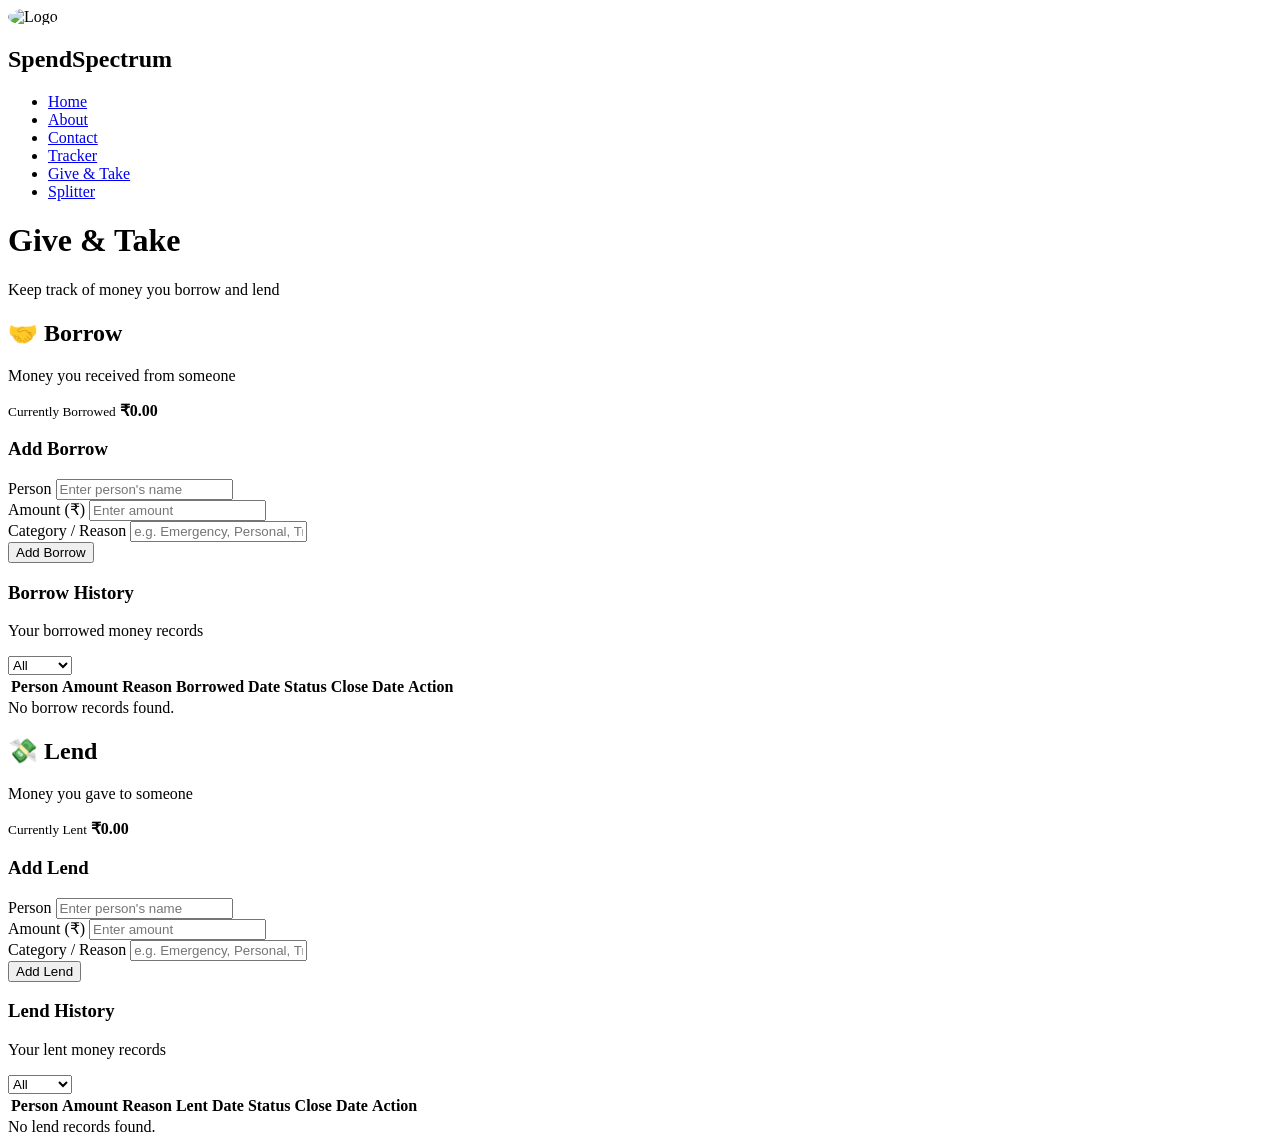
==== give-take.html @ 6006ddc4 "Create give-take.html add new html page" ====
<!DOCTYPE html>
<html lang="en">

<head>
    <meta charset="UTF-8">
    <meta name="viewport" content="width=device-width, initial-scale=1.0">

    <link rel="icon" href="assets/logo.png">

    <link rel="stylesheet" href="styles/give-take.css">

    <title>SpendSpectrum - Give & Take</title>
</head>

<body>

    <!-- Navigation -->
    <nav>

        <div class="logo-container">
            <img src="assets/logo.png"
                 alt="Logo"
                 style="width: 40px; height: 40px; border-radius: 50%; object-fit: cover;">

            <h1>SpendSpectrum</h1>
        </div>

        <div class="menu-toggle" onclick="toggleMenu()">
            <span></span>
            <span></span>
            <span></span>
        </div>

        <ul class="nav-links">

            <li>
                <a href="index.html">Home</a>
            </li>

            <li>
                <a href="about.html">About</a>
            </li>

            <li>
                <a href="contact.html">Contact</a>
            </li>

            <li>
                <a href="tracker.html">Tracker</a>
            </li>

            <li>
                <a href="give-take.html" class="active">
                    Give & Take
                </a>
            </li>

            <li>
                <a href="splitter.html">Splitter</a>
            </li>

        </ul>

    </nav>


    <!-- Page Heading -->

    <h1 class="page-title">
        Give <span>&</span> Take
    </h1>

    <p class="page-subtitle">
        Keep track of money you borrow and lend
    </p>


    <div class="give-take-container">


        <!-- ========================= -->
        <!-- BORROW SECTION -->
        <!-- ========================= -->

        <section class="money-section">

            <div class="section-heading borrow-heading">

                <div>
                    <h2>🤝 Borrow</h2>

                    <p>
                        Money you received from someone
                    </p>
                </div>

                <div class="total-card">

                    <small>Currently Borrowed</small>

                    <strong id="borrowTotal">
                        ₹0.00
                    </strong>

                </div>

            </div>


            <!-- Borrow Form -->

            <div class="form-card">

                <h3>Add Borrow</h3>

                <div class="form-group">

                    <label for="borrowPerson">
                        Person
                    </label>

                    <input
                        type="text"
                        id="borrowPerson"
                        placeholder="Enter person's name"
                    >

                </div>


                <div class="form-group">

                    <label for="borrowAmount">
                        Amount (₹)
                    </label>

                    <input
                        type="number"
                        id="borrowAmount"
                        placeholder="Enter amount"
                        min="0"
                        step="0.01"
                    >

                </div>


                <div class="form-group">

                    <label for="borrowCategory">
                        Category / Reason
                    </label>

                    <input
                        type="text"
                        id="borrowCategory"
                        placeholder="e.g. Emergency, Personal, Travel"
                    >

                </div>


                <button
                    class="primary-button borrow-button"
                    onclick="addBorrow()">

                    Add Borrow

                </button>

            </div>


            <!-- Borrow History -->

            <div class="history-card">

                <div class="history-header">

                    <div>
                        <h3>Borrow History</h3>

                        <p>
                            Your borrowed money records
                        </p>
                    </div>

                    <select
                        id="borrowFilter"
                        onchange="renderBorrowRecords()">

                        <option value="all">
                            All
                        </option>

                        <option value="open">
                            Open
                        </option>

                        <option value="closed">
                            Closed
                        </option>

                    </select>

                </div>


                <div class="table-wrapper">

                    <table>

                        <thead>

                            <tr>

                                <th>Person</th>

                                <th>Amount</th>

                                <th>Reason</th>

                                <th>Borrowed Date</th>

                                <th>Status</th>

                                <th>Close Date</th>

                                <th>Action</th>

                            </tr>

                        </thead>

                        <tbody id="borrowList"></tbody>

                    </table>

                </div>

                <div
                    id="borrowEmpty"
                    class="empty-message">

                    No borrow records found.

                </div>

            </div>

        </section>



        <!-- ========================= -->
        <!-- LEND SECTION -->
        <!-- ========================= -->

        <section class="money-section">

            <div class="section-heading lend-heading">

                <div>

                    <h2>💸 Lend</h2>

                    <p>
                        Money you gave to someone
                    </p>

                </div>


                <div class="total-card">

                    <small>Currently Lent</small>

                    <strong id="lendTotal">
                        ₹0.00
                    </strong>

                </div>

            </div>


            <!-- Lend Form -->

            <div class="form-card">

                <h3>Add Lend</h3>


                <div class="form-group">

                    <label for="lendPerson">
                        Person
                    </label>

                    <input
                        type="text"
                        id="lendPerson"
                        placeholder="Enter person's name"
                    >

                </div>


                <div class="form-group">

                    <label for="lendAmount">
                        Amount (₹)
                    </label>

                    <input
                        type="number"
                        id="lendAmount"
                        placeholder="Enter amount"
                        min="0"
                        step="0.01"
                    >

                </div>


                <div class="form-group">

                    <label for="lendCategory">
                        Category / Reason
                    </label>

                    <input
                        type="text"
                        id="lendCategory"
                        placeholder="e.g. Emergency, Personal, Travel"
                    >

                </div>


                <button
                    class="primary-button lend-button"
                    onclick="addLend()">

                    Add Lend

                </button>

            </div>


            <!-- Lend History -->

            <div class="history-card">

                <div class="history-header">

                    <div>

                        <h3>Lend History</h3>

                        <p>
                            Your lent money records
                        </p>

                    </div>


                    <select
                        id="lendFilter"
                        onchange="renderLendRecords()">

                        <option value="all">
                            All
                        </option>

                        <option value="open">
                            Open
                        </option>

                        <option value="closed">
                            Closed
                        </option>

                    </select>

                </div>


                <div class="table-wrapper">

                    <table>

                        <thead>

                            <tr>

                                <th>Person</th>

                                <th>Amount</th>

                                <th>Reason</th>

                                <th>Lent Date</th>

                                <th>Status</th>

                                <th>Close Date</th>

                                <th>Action</th>

                            </tr>

                        </thead>

                        <tbody id="lendList"></tbody>

                    </table>

                </div>


                <div
                    id="lendEmpty"
                    class="empty-message">

                    No lend records found.

                </div>

            </div>

        </section>

    </div>


    <script src="scripts/give-take.js"></script>

</body>

</html>
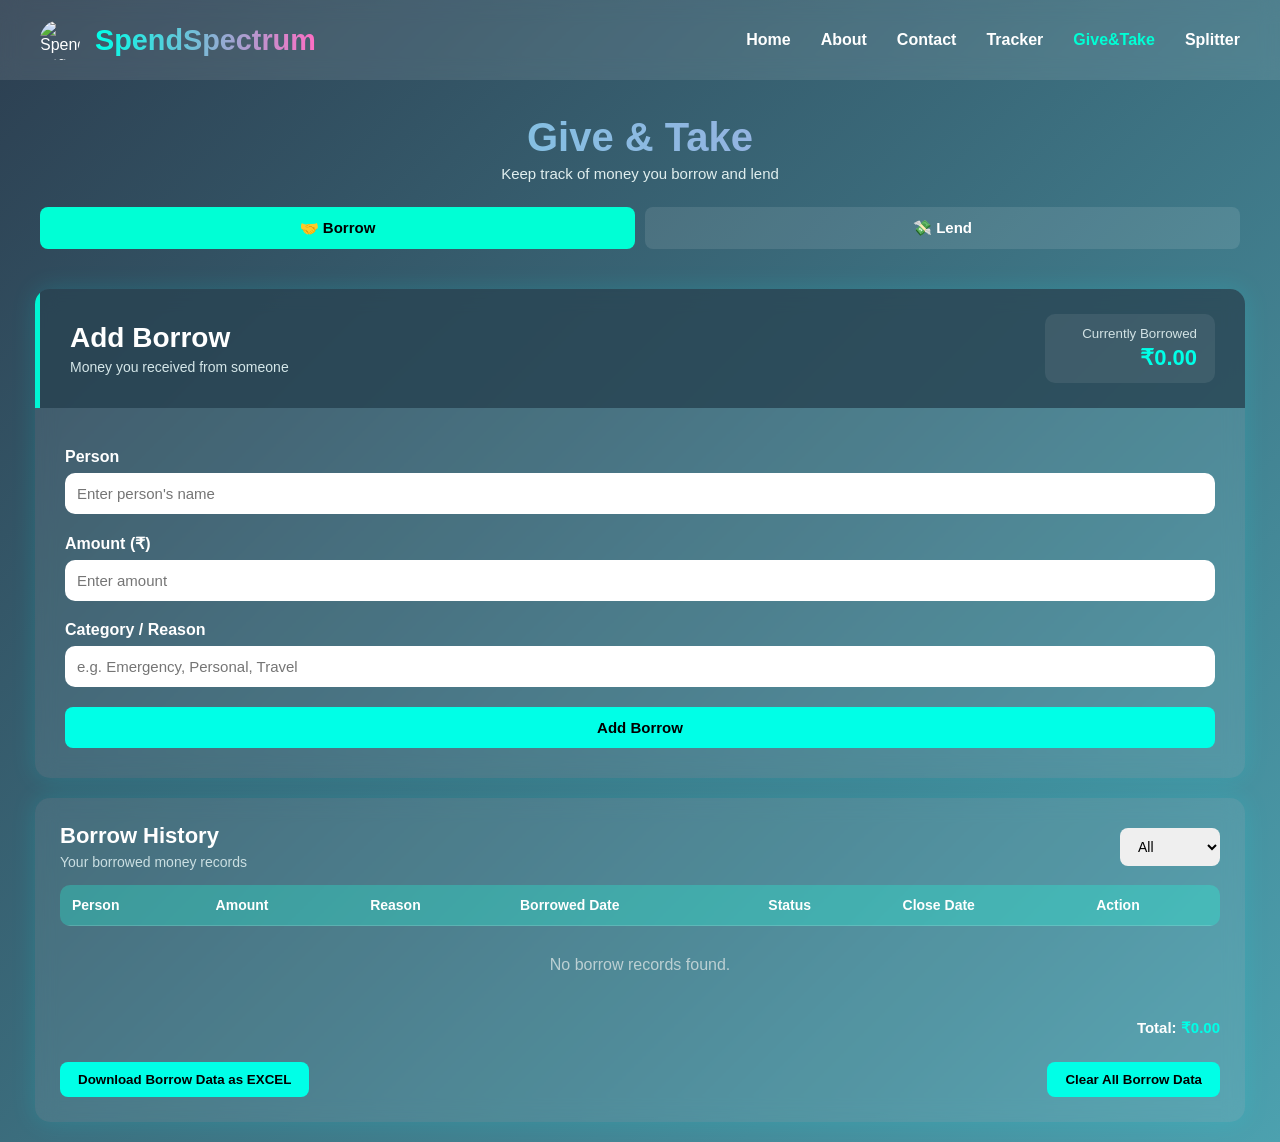
==== commit e8c29a46: "added new feature - Give&Take new feature Give&Take and integrated with existing system" ====
--- a/give-take.html
+++ b/give-take.html
@@ -2,441 +2,379 @@
 <html lang="en">
 
 <head>
+
     <meta charset="UTF-8">
-    <meta name="viewport" content="width=device-width, initial-scale=1.0">
+
+    <meta name="viewport"
+          content="width=device-width, initial-scale=1.0">
 
     <link rel="icon" href="assets/logo.png">
 
-    <link rel="stylesheet" href="styles/give-take.css">
+    <link rel="stylesheet"
+          href="styles/give-take.css">
 
     <title>SpendSpectrum - Give & Take</title>
+
 </head>
 
 <body>
 
-    <!-- Navigation -->
-    <nav>
-
-        <div class="logo-container">
-            <img src="assets/logo.png"
-                 alt="Logo"
-                 style="width: 40px; height: 40px; border-radius: 50%; object-fit: cover;">
-
-            <h1>SpendSpectrum</h1>
-        </div>
-
-        <div class="menu-toggle" onclick="toggleMenu()">
-            <span></span>
-            <span></span>
-            <span></span>
-        </div>
-
-        <ul class="nav-links">
-
-            <li>
-                <a href="index.html">Home</a>
-            </li>
-
-            <li>
-                <a href="about.html">About</a>
-            </li>
-
-            <li>
-                <a href="contact.html">Contact</a>
-            </li>
-
-            <li>
-                <a href="tracker.html">Tracker</a>
-            </li>
-
-            <li>
-                <a href="give-take.html" class="active">
-                    Give & Take
-                </a>
-            </li>
-
-            <li>
-                <a href="splitter.html">Splitter</a>
-            </li>
-
-        </ul>
-
-    </nav>
-
-
-    <!-- Page Heading -->
-
-    <h1 class="page-title">
-        Give <span>&</span> Take
-    </h1>
-
-    <p class="page-subtitle">
-        Keep track of money you borrow and lend
-    </p>
-
-
-    <div class="give-take-container">
-
-
-        <!-- ========================= -->
-        <!-- BORROW SECTION -->
-        <!-- ========================= -->
-
-        <section class="money-section">
-
-            <div class="section-heading borrow-heading">
-
-                <div>
-                    <h2>🤝 Borrow</h2>
-
-                    <p>
-                        Money you received from someone
-                    </p>
-                </div>
-
-                <div class="total-card">
-
-                    <small>Currently Borrowed</small>
-
-                    <strong id="borrowTotal">
-                        ₹0.00
-                    </strong>
-
-                </div>
+
+<!-- =====================================================
+     NAVIGATION
+===================================================== -->
+
+<nav>
+
+    <div class="logo-container">
+
+        <img src="assets/logo.png"
+             alt="SpendSpectrum Logo">
+
+        <h1>SpendSpectrum</h1>
+
+    </div>
+
+
+    <div class="menu-toggle"
+         onclick="toggleMenu()">
+
+        <span></span>
+        <span></span>
+        <span></span>
+
+    </div>
+
+
+    <ul class="nav-links">
+
+        <li>
+            <a href="index.html">Home</a>
+        </li>
+
+        <li>
+            <a href="about.html">About</a>
+        </li>
+
+        <li>
+            <a href="contact.html">Contact</a>
+        </li>
+
+        <li>
+            <a href="tracker.html">Tracker</a>
+        </li>
+
+        <li>
+            <a href="give-take.html"
+               class="active">
+                Give&Take
+            </a>
+        </li>
+
+        <li>
+            <a href="splitter.html">Splitter</a>
+        </li>
+
+    </ul>
+
+</nav>
+
+
+
+<!-- =====================================================
+     PAGE TITLE
+===================================================== -->
+
+<h1 class="page-title">
+    Give <span>&</span> Take
+</h1>
+
+<p class="page-subtitle">
+    Keep track of money you borrow and lend
+</p>
+
+
+
+<!-- =====================================================
+     TYPE TABS
+===================================================== -->
+
+<div class="type-tabs">
+
+    <button
+        class="tab-button active"
+        id="borrowTab"
+        onclick="switchMoneyType('borrow')">
+
+        🤝 Borrow
+
+    </button>
+
+
+    <button
+        class="tab-button"
+        id="lendTab"
+        onclick="switchMoneyType('lend')">
+
+        💸 Lend
+
+    </button>
+
+</div>
+
+
+
+<!-- =====================================================
+     MAIN CONTAINER
+===================================================== -->
+
+<div class="give-take-container">
+
+
+    <!-- =================================================
+         FORM CARD
+    ================================================= -->
+
+    <div class="tracker-box">
+
+        <div class="section-title">
+
+            <div>
+
+                <h2 id="formTitle">
+                    Add Borrow
+                </h2>
+
+                <p id="formSubtitle">
+                    Money you received from someone
+                </p>
 
             </div>
 
 
-            <!-- Borrow Form -->
-
-            <div class="form-card">
-
-                <h3>Add Borrow</h3>
-
-                <div class="form-group">
-
-                    <label for="borrowPerson">
-                        Person
-                    </label>
-
-                    <input
-                        type="text"
-                        id="borrowPerson"
-                        placeholder="Enter person's name"
-                    >
-
-                </div>
-
-
-                <div class="form-group">
-
-                    <label for="borrowAmount">
-                        Amount (₹)
-                    </label>
-
-                    <input
-                        type="number"
-                        id="borrowAmount"
-                        placeholder="Enter amount"
-                        min="0"
-                        step="0.01"
-                    >
-
-                </div>
-
-
-                <div class="form-group">
-
-                    <label for="borrowCategory">
-                        Category / Reason
-                    </label>
-
-                    <input
-                        type="text"
-                        id="borrowCategory"
-                        placeholder="e.g. Emergency, Personal, Travel"
-                    >
-
-                </div>
-
-
-                <button
-                    class="primary-button borrow-button"
-                    onclick="addBorrow()">
-
-                    Add Borrow
-
-                </button>
+            <div class="total-card">
+
+                <small id="totalLabel">
+                    Currently Borrowed
+                </small>
+
+                <strong id="currentTotal">
+                    ₹0.00
+                </strong>
 
             </div>
 
-
-            <!-- Borrow History -->
-
-            <div class="history-card">
-
-                <div class="history-header">
-
-                    <div>
-                        <h3>Borrow History</h3>
-
-                        <p>
-                            Your borrowed money records
-                        </p>
-                    </div>
-
-                    <select
-                        id="borrowFilter"
-                        onchange="renderBorrowRecords()">
-
-                        <option value="all">
-                            All
-                        </option>
-
-                        <option value="open">
-                            Open
-                        </option>
-
-                        <option value="closed">
-                            Closed
-                        </option>
-
-                    </select>
-
-                </div>
-
-
-                <div class="table-wrapper">
-
-                    <table>
-
-                        <thead>
-
-                            <tr>
-
-                                <th>Person</th>
-
-                                <th>Amount</th>
-
-                                <th>Reason</th>
-
-                                <th>Borrowed Date</th>
-
-                                <th>Status</th>
-
-                                <th>Close Date</th>
-
-                                <th>Action</th>
-
-                            </tr>
-
-                        </thead>
-
-                        <tbody id="borrowList"></tbody>
-
-                    </table>
-
-                </div>
-
-                <div
-                    id="borrowEmpty"
-                    class="empty-message">
-
-                    No borrow records found.
-
-                </div>
+        </div>
+
+
+        <!-- FORM -->
+
+        <div class="form-content">
+
+
+            <label for="person">
+                Person
+            </label>
+
+            <input
+                type="text"
+                id="person"
+                placeholder="Enter person's name"
+                autocomplete="off"
+            >
+
+
+            <label for="amount">
+                Amount (₹)
+            </label>
+
+            <input
+                type="number"
+                id="amount"
+                placeholder="Enter amount"
+                min="0"
+                step="0.01"
+            >
+
+
+            <label for="category">
+                Category / Reason
+            </label>
+
+            <input
+                type="text"
+                id="category"
+                placeholder="e.g. Emergency, Personal, Travel"
+                autocomplete="off"
+            >
+
+
+            <button
+                class="primary-button"
+                id="addButton"
+                onclick="addRecord()">
+
+                Add Borrow
+
+            </button>
+
+        </div>
+
+    </div>
+
+
+
+    <!-- =================================================
+         HISTORY CARD
+    ================================================= -->
+
+    <div class="history-box">
+
+
+        <div class="history-header">
+
+            <div>
+
+                <h2 id="historyTitle">
+                    Borrow History
+                </h2>
+
+                <p id="historySubtitle">
+                    Your borrowed money records
+                </p>
 
             </div>
 
-        </section>
-
-
-
-        <!-- ========================= -->
-        <!-- LEND SECTION -->
-        <!-- ========================= -->
-
-        <section class="money-section">
-
-            <div class="section-heading lend-heading">
-
-                <div>
-
-                    <h2>💸 Lend</h2>
-
-                    <p>
-                        Money you gave to someone
-                    </p>
-
-                </div>
-
-
-                <div class="total-card">
-
-                    <small>Currently Lent</small>
-
-                    <strong id="lendTotal">
-                        ₹0.00
-                    </strong>
-
-                </div>
-
-            </div>
-
-
-            <!-- Lend Form -->
-
-            <div class="form-card">
-
-                <h3>Add Lend</h3>
-
-
-                <div class="form-group">
-
-                    <label for="lendPerson">
-                        Person
-                    </label>
-
-                    <input
-                        type="text"
-                        id="lendPerson"
-                        placeholder="Enter person's name"
-                    >
-
-                </div>
-
-
-                <div class="form-group">
-
-                    <label for="lendAmount">
-                        Amount (₹)
-                    </label>
-
-                    <input
-                        type="number"
-                        id="lendAmount"
-                        placeholder="Enter amount"
-                        min="0"
-                        step="0.01"
-                    >
-
-                </div>
-
-
-                <div class="form-group">
-
-                    <label for="lendCategory">
-                        Category / Reason
-                    </label>
-
-                    <input
-                        type="text"
-                        id="lendCategory"
-                        placeholder="e.g. Emergency, Personal, Travel"
-                    >
-
-                </div>
-
-
-                <button
-                    class="primary-button lend-button"
-                    onclick="addLend()">
-
-                    Add Lend
-
-                </button>
-
-            </div>
-
-
-            <!-- Lend History -->
-
-            <div class="history-card">
-
-                <div class="history-header">
-
-                    <div>
-
-                        <h3>Lend History</h3>
-
-                        <p>
-                            Your lent money records
-                        </p>
-
-                    </div>
-
-
-                    <select
-                        id="lendFilter"
-                        onchange="renderLendRecords()">
-
-                        <option value="all">
-                            All
-                        </option>
-
-                        <option value="open">
-                            Open
-                        </option>
-
-                        <option value="closed">
-                            Closed
-                        </option>
-
-                    </select>
-
-                </div>
-
-
-                <div class="table-wrapper">
-
-                    <table>
-
-                        <thead>
-
-                            <tr>
-
-                                <th>Person</th>
-
-                                <th>Amount</th>
-
-                                <th>Reason</th>
-
-                                <th>Lent Date</th>
-
-                                <th>Status</th>
-
-                                <th>Close Date</th>
-
-                                <th>Action</th>
-
-                            </tr>
-
-                        </thead>
-
-                        <tbody id="lendList"></tbody>
-
-                    </table>
-
-                </div>
-
-
-                <div
-                    id="lendEmpty"
-                    class="empty-message">
-
-                    No lend records found.
-
-                </div>
-
-            </div>
-
-        </section>
+
+            <select
+                id="recordFilter"
+                onchange="renderRecords()">
+
+                <option value="all">
+                    All
+                </option>
+
+                <option value="open">
+                    Open
+                </option>
+
+                <option value="closed">
+                    Closed
+                </option>
+
+            </select>
+
+        </div>
+
+
+
+        <!-- TABLE -->
+
+        <div class="table-wrapper">
+
+            <table>
+
+                <thead>
+
+                    <tr>
+
+                        <th>Person</th>
+
+                        <th>Amount</th>
+
+                        <th>Reason</th>
+
+                        <th id="dateHeader">
+                            Borrowed Date
+                        </th>
+
+                        <th>Status</th>
+
+                        <th>Close Date</th>
+
+                        <th>Action</th>
+
+                    </tr>
+
+                </thead>
+
+
+                <tbody id="recordList"></tbody>
+
+            </table>
+
+        </div>
+
+
+        <!-- EMPTY MESSAGE -->
+
+        <div
+            id="emptyMessage"
+            class="empty-message">
+
+            No borrow records found.
+
+        </div>
+
+
+
+        <!-- TOTAL -->
+
+        <div class="summary-total">
+
+            Total:
+            <span id="historyTotal">
+                ₹0.00
+            </span>
+
+        </div>
+
+
+
+        <!-- =================================================
+             DOWNLOAD + CLEAR
+        ================================================= -->
+
+        <div class="history-actions">
+
+            <button
+                class="download-button"
+                onclick="downloadExcel()">
+
+                Download
+                <span id="downloadType">
+                    Borrow
+                </span>
+                Data as EXCEL
+
+            </button>
+
+
+            <button
+                class="clear-button"
+                onclick="clearCurrentData()">
+
+                Clear All
+                <span id="clearType">
+                    Borrow
+                </span>
+                Data
+
+            </button>
+
+        </div>
 
     </div>
 
-
-    <script src="scripts/give-take.js"></script>
+</div>
+
+<!-- Excel Export Library -->
+<script src="https://cdn.jsdelivr.net/npm/xlsx/dist/xlsx.full.min.js"></script>
+
+<!-- Give & Take JavaScript -->
+<script src="scripts/give-take.js"></script>
+
 
 </body>
 
-</html>
+</html>
--- a/styles/give-take.css
+++ b/styles/give-take.css
@@ -0,0 +1,1004 @@
+/* =====================================================
+   SpendSpectrum - Give & Take
+===================================================== */
+
+
+/* =====================================================
+   RESET
+===================================================== */
+
+* {
+    margin: 0;
+    padding: 0;
+    box-sizing: border-box;
+}
+
+
+/* =====================================================
+   BODY
+===================================================== */
+
+body {
+
+    font-family: sans-serif;
+
+    background:
+        linear-gradient(
+            135deg,
+            #2c3e50,
+            #4ca1af
+        );
+
+    color: white;
+
+    min-height: 100vh;
+
+    overflow-x: hidden;
+}
+
+
+/* =====================================================
+   NAVIGATION
+===================================================== */
+
+nav {
+
+    display: flex;
+
+    justify-content: space-between;
+
+    align-items: center;
+
+    background:
+        rgba(255, 255, 255, 0.1);
+
+    padding: 20px 40px;
+
+    position: sticky;
+
+    top: 0;
+
+    backdrop-filter: blur(10px);
+
+    z-index: 1000;
+}
+
+
+.logo-container {
+
+    display: flex;
+
+    align-items: center;
+
+    gap: 15px;
+}
+
+
+.logo-container img {
+
+    width: 40px;
+
+    height: 40px;
+
+    border-radius: 50%;
+
+    object-fit: cover;
+}
+
+
+.logo-container h1 {
+
+    margin: 0;
+
+    font-size: 1.8rem;
+
+    background:
+        linear-gradient(
+            90deg,
+            #00ffe7,
+            #ff6ec4
+        );
+
+    -webkit-background-clip: text;
+
+    -webkit-text-fill-color: transparent;
+
+    background-clip: text;
+}
+
+
+/* =====================================================
+   NAV LINKS
+===================================================== */
+
+.nav-links {
+
+    list-style: none;
+
+    display: flex;
+
+    gap: 30px;
+
+    margin: 0;
+
+    padding: 0;
+}
+
+
+.nav-links li a {
+
+    color: white;
+
+    text-decoration: none;
+
+    font-weight: 600;
+
+    transition: 0.3s;
+}
+
+
+.nav-links li a:hover {
+
+    color: #00ffd5;
+}
+
+
+.nav-links li a.active {
+
+    color: #00ffd5;
+}
+
+
+/* =====================================================
+   MOBILE MENU
+===================================================== */
+
+.menu-toggle {
+
+    display: none;
+
+    flex-direction: column;
+
+    cursor: pointer;
+}
+
+
+.menu-toggle span {
+
+    height: 3px;
+
+    width: 25px;
+
+    background: white;
+
+    margin: 4px 0;
+
+    border-radius: 5px;
+}
+
+
+/* =====================================================
+   PAGE TITLE
+===================================================== */
+
+.page-title {
+
+    text-align: center;
+
+    font-size: 2.5rem;
+
+    margin: 35px 0 5px;
+
+    background:
+        linear-gradient(
+            90deg,
+            #63d9e4,
+            #b59adf
+        );
+
+    -webkit-background-clip: text;
+
+    -webkit-text-fill-color: transparent;
+
+    background-clip: text;
+}
+
+
+.page-title span {
+
+    color: #00ffe7;
+}
+
+
+.page-subtitle {
+
+    text-align: center;
+
+    margin: 0 20px 25px;
+
+    color: #e0eeee;
+
+    font-size: 15px;
+}
+
+
+/* =====================================================
+   BORROW / LEND TABS
+===================================================== */
+
+.type-tabs {
+
+    display: flex;
+
+    gap: 10px;
+
+    width: calc(100% - 40px);
+
+    margin: 20px auto;
+
+    max-width: 1200px;
+}
+
+
+.tab-button {
+
+    flex: 1;
+
+    padding: 12px 15px;
+
+    background:
+        rgba(255, 255, 255, 0.1);
+
+    border: none;
+
+    border-radius: 8px;
+
+    color: white;
+
+    cursor: pointer;
+
+    font-weight: bold;
+
+    font-size: 15px;
+
+    transition: 0.3s;
+}
+
+
+.tab-button:hover {
+
+    background:
+        rgba(255, 255, 255, 0.18);
+}
+
+
+.tab-button.active {
+
+    background: #00ffd5;
+
+    color: #000;
+
+    font-weight: bold;
+}
+
+
+/* =====================================================
+   MAIN CONTAINER
+
+   IMPORTANT:
+   This keeps the form + history FULL WIDTH
+   instead of placing Borrow/Lend side by side.
+===================================================== */
+
+.give-take-container {
+
+    display: flex;
+
+    flex-direction: column;
+
+    gap: 20px;
+
+    padding: 20px;
+
+    width: 100%;
+
+    max-width: 1250px;
+
+    margin: auto;
+}
+
+
+/* =====================================================
+   FORM / TRACKER BOX
+===================================================== */
+
+.tracker-box {
+
+    width: 100%;
+
+    background:
+        rgba(255, 255, 255, 0.08);
+
+    border-radius: 15px;
+
+    box-shadow:
+        0 0 25px rgba(0,255,255,0.15);
+
+    backdrop-filter: blur(10px);
+
+    overflow: hidden;
+}
+
+
+/* =====================================================
+   SECTION TITLE
+===================================================== */
+
+.section-title {
+
+    display: flex;
+
+    justify-content: space-between;
+
+    align-items: center;
+
+    gap: 20px;
+
+    padding: 25px 30px;
+
+    background:
+        rgba(35, 62, 77, 0.75);
+
+    border-left:
+        5px solid #00f5d4;
+}
+
+
+.section-title h2 {
+
+    font-size: 28px;
+
+    margin-bottom: 5px;
+}
+
+
+.section-title p {
+
+    color: #d5e7e9;
+
+    font-size: 14px;
+}
+
+
+/* =====================================================
+   TOTAL CARD
+===================================================== */
+
+.total-card {
+
+    min-width: 170px;
+
+    padding: 12px 18px;
+
+    text-align: right;
+
+    border-radius: 10px;
+
+    background:
+        rgba(255,255,255,0.08);
+}
+
+
+.total-card small {
+
+    display: block;
+
+    color: #d2e2e4;
+
+    margin-bottom: 4px;
+}
+
+
+.total-card strong {
+
+    font-size: 22px;
+
+    color: #00ffe7;
+}
+
+
+/* =====================================================
+   LEND COLOR
+===================================================== */
+
+.lend-mode .section-title {
+
+    border-left-color: #c77dff;
+}
+
+
+.lend-mode .total-card strong {
+
+    color: #ff6ec4;
+}
+
+
+/* =====================================================
+   FORM CONTENT
+===================================================== */
+
+.form-content {
+
+    padding: 30px;
+}
+
+
+.form-content label {
+
+    display: block;
+
+    margin-top: 10px;
+
+    margin-bottom: 7px;
+
+    font-weight: 600;
+
+    font-size: 16px;
+}
+
+
+.form-content input {
+
+    width: 100%;
+
+    padding: 12px;
+
+    margin-bottom: 10px;
+
+    border-radius: 10px;
+
+    border: none;
+
+    outline: none;
+
+    color: #000;
+
+    font-size: 15px;
+}
+
+
+.form-content input:focus {
+
+    box-shadow:
+        0 0 0 2px #00ffe7;
+}
+
+
+/* =====================================================
+   ADD BUTTON
+===================================================== */
+
+.primary-button {
+
+    width: 100%;
+
+    padding: 12px;
+
+    margin-top: 10px;
+
+    border: none;
+
+    border-radius: 8px;
+
+    background: #00ffe7;
+
+    color: #000;
+
+    font-weight: bold;
+
+    cursor: pointer;
+
+    transition: 0.3s;
+
+    font-size: 15px;
+}
+
+
+.primary-button:hover {
+
+    filter: brightness(1.08);
+
+    transform: translateY(-1px);
+}
+
+
+/* =====================================================
+   LEND BUTTON
+===================================================== */
+
+.lend-button {
+
+    background: #ff6ec4;
+}
+
+
+/* =====================================================
+   HISTORY BOX
+===================================================== */
+
+.history-box {
+
+    width: 100%;
+
+    background:
+        rgba(255, 255, 255, 0.08);
+
+    padding: 25px;
+
+    border-radius: 15px;
+
+    box-shadow:
+        0 0 25px rgba(0,255,255,0.15);
+
+    backdrop-filter: blur(10px);
+}
+
+
+/* =====================================================
+   HISTORY HEADER
+===================================================== */
+
+.history-header {
+
+    display: flex;
+
+    justify-content: space-between;
+
+    align-items: center;
+
+    gap: 20px;
+
+    margin-bottom: 15px;
+}
+
+
+.history-header h2 {
+
+    margin-bottom: 5px;
+
+    font-size: 22px;
+}
+
+
+.history-header p {
+
+    color: #cbdfe2;
+
+    font-size: 14px;
+}
+
+
+.history-header select {
+
+    padding: 10px 14px;
+
+    border: none;
+
+    border-radius: 8px;
+
+    outline: none;
+
+    font-size: 14px;
+
+    min-width: 100px;
+}
+
+
+/* =====================================================
+   TABLE
+===================================================== */
+
+.table-wrapper {
+
+    width: 100%;
+
+    overflow-x: auto;
+}
+
+
+table {
+
+    width: 100%;
+
+    border-collapse: collapse;
+
+    background:
+        rgba(255,255,255,0.05);
+
+    color: white;
+
+    min-width: 850px;
+
+    border-radius: 10px;
+
+    overflow: hidden;
+}
+
+
+thead {
+
+    background:
+        rgba(0,255,213,0.25);
+}
+
+
+th,
+td {
+
+    padding: 12px;
+
+    text-align: left;
+
+    border-bottom:
+        1px solid rgba(255,255,255,0.15);
+}
+
+
+th {
+
+    font-size: 14px;
+
+    white-space: nowrap;
+}
+
+
+td {
+
+    color: #e4f0f1;
+
+    font-size: 14px;
+}
+
+
+tbody tr:hover {
+
+    background:
+        rgba(255,255,255,0.05);
+}
+
+
+/* =====================================================
+   STATUS
+===================================================== */
+
+.status {
+
+    display: inline-block;
+
+    padding: 5px 10px;
+
+    border-radius: 20px;
+
+    font-size: 12px;
+
+    font-weight: bold;
+}
+
+
+.status-open {
+
+    background:
+        rgba(0,245,212,0.15);
+
+    color: #00f5d4;
+}
+
+
+.status-closed {
+
+    background:
+        rgba(255,255,255,0.12);
+
+    color: #c9d5d7;
+}
+
+
+/* =====================================================
+   CLOSE BUTTON
+===================================================== */
+
+.close-button {
+
+    border: none;
+
+    padding: 7px 13px;
+
+    border-radius: 7px;
+
+    cursor: pointer;
+
+    background: #ffcc70;
+
+    color: #3b2a05;
+
+    font-weight: bold;
+
+    transition: 0.2s;
+}
+
+
+.close-button:hover {
+
+    filter: brightness(1.1);
+
+    transform: translateY(-1px);
+}
+
+
+.closed-check {
+
+    color: #9ed4cb;
+
+    font-size: 13px;
+
+    font-weight: bold;
+}
+
+
+/* =====================================================
+   EMPTY MESSAGE
+===================================================== */
+
+.empty-message {
+
+    padding: 30px;
+
+    text-align: center;
+
+    color: #bcd0d3;
+
+    display: none;
+}
+
+
+/* =====================================================
+   SUMMARY
+===================================================== */
+
+.summary-total {
+
+    text-align: right;
+
+    margin-top: 15px;
+
+    font-weight: bold;
+
+    font-size: 15px;
+}
+
+
+.summary-total span {
+
+    color: #00ffe7;
+}
+
+
+/* =====================================================
+   HISTORY ACTIONS
+===================================================== */
+
+.history-actions {
+
+    display: flex;
+
+    justify-content: space-between;
+
+    align-items: center;
+
+    margin-top: 25px;
+
+    gap: 20px;
+}
+
+
+.history-actions button {
+
+    width: auto;
+
+    padding: 10px 18px;
+
+    border: none;
+
+    border-radius: 8px;
+
+    font-weight: bold;
+
+    cursor: pointer;
+
+    transition: 0.2s;
+}
+
+
+.download-button {
+
+    background: #00ffe7;
+
+    color: #000;
+}
+
+
+.clear-button {
+
+    background: #00ffe7;
+
+    color: #000;
+}
+
+
+.history-actions button:hover {
+
+    transform: translateY(-1px);
+
+    filter: brightness(1.08);
+}
+
+
+/* =====================================================
+   RESPONSIVE
+===================================================== */
+
+@media (max-width: 768px) {
+
+
+    nav {
+
+        padding: 15px 20px;
+    }
+
+
+    .logo-container h1 {
+
+        font-size: 1.5rem;
+    }
+
+
+    .menu-toggle {
+
+        display: flex;
+    }
+
+
+    .nav-links {
+
+        display: none;
+
+        flex-direction: column;
+
+        position: absolute;
+
+        top: 75px;
+
+        right: 0;
+
+        width: 100%;
+
+        padding: 20px;
+
+        background:
+            rgba(0,0,0,0.9);
+
+        text-align: center;
+
+        gap: 20px;
+    }
+
+
+    .nav-links.active {
+
+        display: flex;
+    }
+
+
+    .page-title {
+
+        font-size: 2.2rem;
+
+        margin-top: 30px;
+    }
+
+
+    .give-take-container {
+
+        padding: 15px;
+    }
+
+
+    .section-title {
+
+        flex-direction: column;
+
+        align-items: flex-start;
+
+        padding: 20px;
+    }
+
+
+    .total-card {
+
+        width: 100%;
+
+        text-align: left;
+    }
+
+
+    .form-content {
+
+        padding: 20px;
+    }
+
+
+    .history-box {
+
+        padding: 20px;
+    }
+
+
+    .history-header {
+
+        flex-direction: column;
+
+        align-items: flex-start;
+    }
+
+
+    .history-header select {
+
+        width: 100%;
+    }
+
+
+    .history-actions {
+
+        flex-direction: column;
+
+        align-items: stretch;
+    }
+
+
+    .history-actions button {
+
+        width: 100%;
+    }
+
+}
+
+
+@media (max-width: 500px) {
+
+
+    .type-tabs {
+
+        width: calc(100% - 30px);
+    }
+
+
+    .tab-button {
+
+        font-size: 14px;
+
+        padding: 11px 8px;
+    }
+
+
+    .page-title {
+
+        font-size: 2rem;
+    }
+
+
+    .section-title h2 {
+
+        font-size: 24px;
+    }
+
+}
